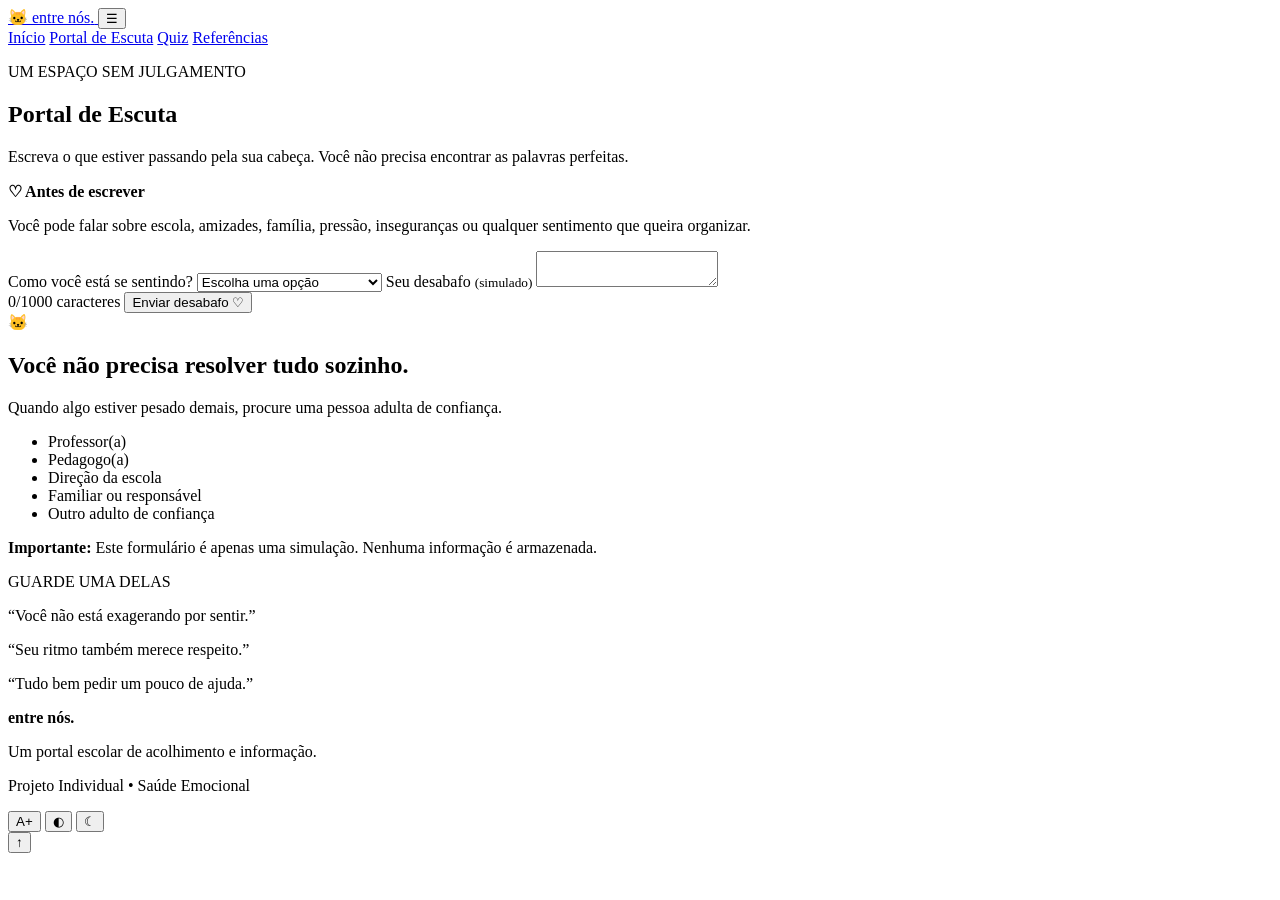
==== quiz.html @ 30873dd4 "quiz.html" ====
<!DOCTYPE html>
<html lang="pt-BR">

<head>
    <meta charset="UTF-8">
    <meta name="viewport" content="width=device-width, initial-scale=1.0">

    <title>Portal de Escuta | Entre Nós</title>

    <link rel="stylesheet" href="style.css">
</head>

<body>

<header>

    <a href="index.html" class="logo">
        🐱 entre nós<span>.</span>
    </a>

    <button class="menu-btn" onclick="toggleMenu()">☰</button>

    <nav id="menu">
        <a href="index.html">Início</a>
        <a href="escuta.html">Portal de Escuta</a>
        <a href="quiz.html">Quiz</a>
        <a href="referencias.html">Referências</a>
    </nav>

</header>


<main class="page">

    <section class="page-title">

        <p class="tag">UM ESPAÇO SEM JULGAMENTO</p>

        <h1>Portal de Escuta</h1>

        <p>
            Escreva o que estiver passando pela sua cabeça.
            Você não precisa encontrar as palavras perfeitas.
        </p>

    </section>


    <section class="listen">

        <div class="listen-box">

            <div class="notice">

                <strong>♡ Antes de escrever</strong>

                <p>
                    Você pode falar sobre escola, amizades,
                    família, pressão, inseguranças ou qualquer
                    sentimento que queira organizar.
                </p>

            </div>


            <form id="listenForm">

                <label for="feeling">
                    Como você está se sentindo?
                </label>

                <select id="feeling" required>

                    <option value="">
                        Escolha uma opção
                    </option>

                    <option>Ansioso(a)</option>
                    <option>Triste</option>
                    <option>Cansado(a)</option>
                    <option>Confuso(a)</option>
                    <option>Sobrecarregado(a)</option>
                    <option>Bem, mas queria conversar</option>
                    <option>Outro sentimento</option>

                </select>


                <label for="message">
                    Seu desabafo <small>(simulado)</small>
                </label>

                <textarea
                    id="message"
                    maxlength="1000"
                    placeholder="Pode escrever aqui..."
                    required>
                </textarea>

                <div class="counter">

                    <span>
                        <span id="counter">0</span>/1000 caracteres
                    </span>

                    <button class="button" type="submit">
                        Enviar desabafo ♡
                    </button>

                </div>

            </form>


            <div id="response" class="response"></div>

        </div>


        <aside class="support">

            <div class="big-cat">🐱</div>

            <h2>
                Você não precisa
                resolver tudo sozinho.
            </h2>

            <p>
                Quando algo estiver pesado demais,
                procure uma pessoa adulta de confiança.
            </p>

            <ul>

                <li>Professor(a)</li>
                <li>Pedagogo(a)</li>
                <li>Direção da escola</li>
                <li>Familiar ou responsável</li>
                <li>Outro adulto de confiança</li>

            </ul>

            <div class="important">

                <strong>Importante:</strong>

                Este formulário é apenas uma simulação.
                Nenhuma informação é armazenada.

            </div>

        </aside>

    </section>


    <section class="phrases">

        <p class="tag">GUARDE UMA DELAS</p>

        <div class="phrase-grid">

            <p>“Você não está exagerando por sentir.”</p>

            <p>“Seu ritmo também merece respeito.”</p>

            <p>“Tudo bem pedir um pouco de ajuda.”</p>

        </div>

    </section>

</main>


<footer>

    <div>
        <strong>entre nós.</strong>
        <p>Um portal escolar de acolhimento e informação.</p>
    </div>

    <p>Projeto Individual • Saúde Emocional</p>

</footer>


<div class="accessibility">

    <button onclick="increaseFont()">A+</button>
    <button onclick="toggleContrast()">◐</button>
    <button onclick="toggleDark()">☾</button>

</div>


<button id="topButton" onclick="topPage()">↑</button>


<script src="script.js"></script>

</body>
                                                    </html>
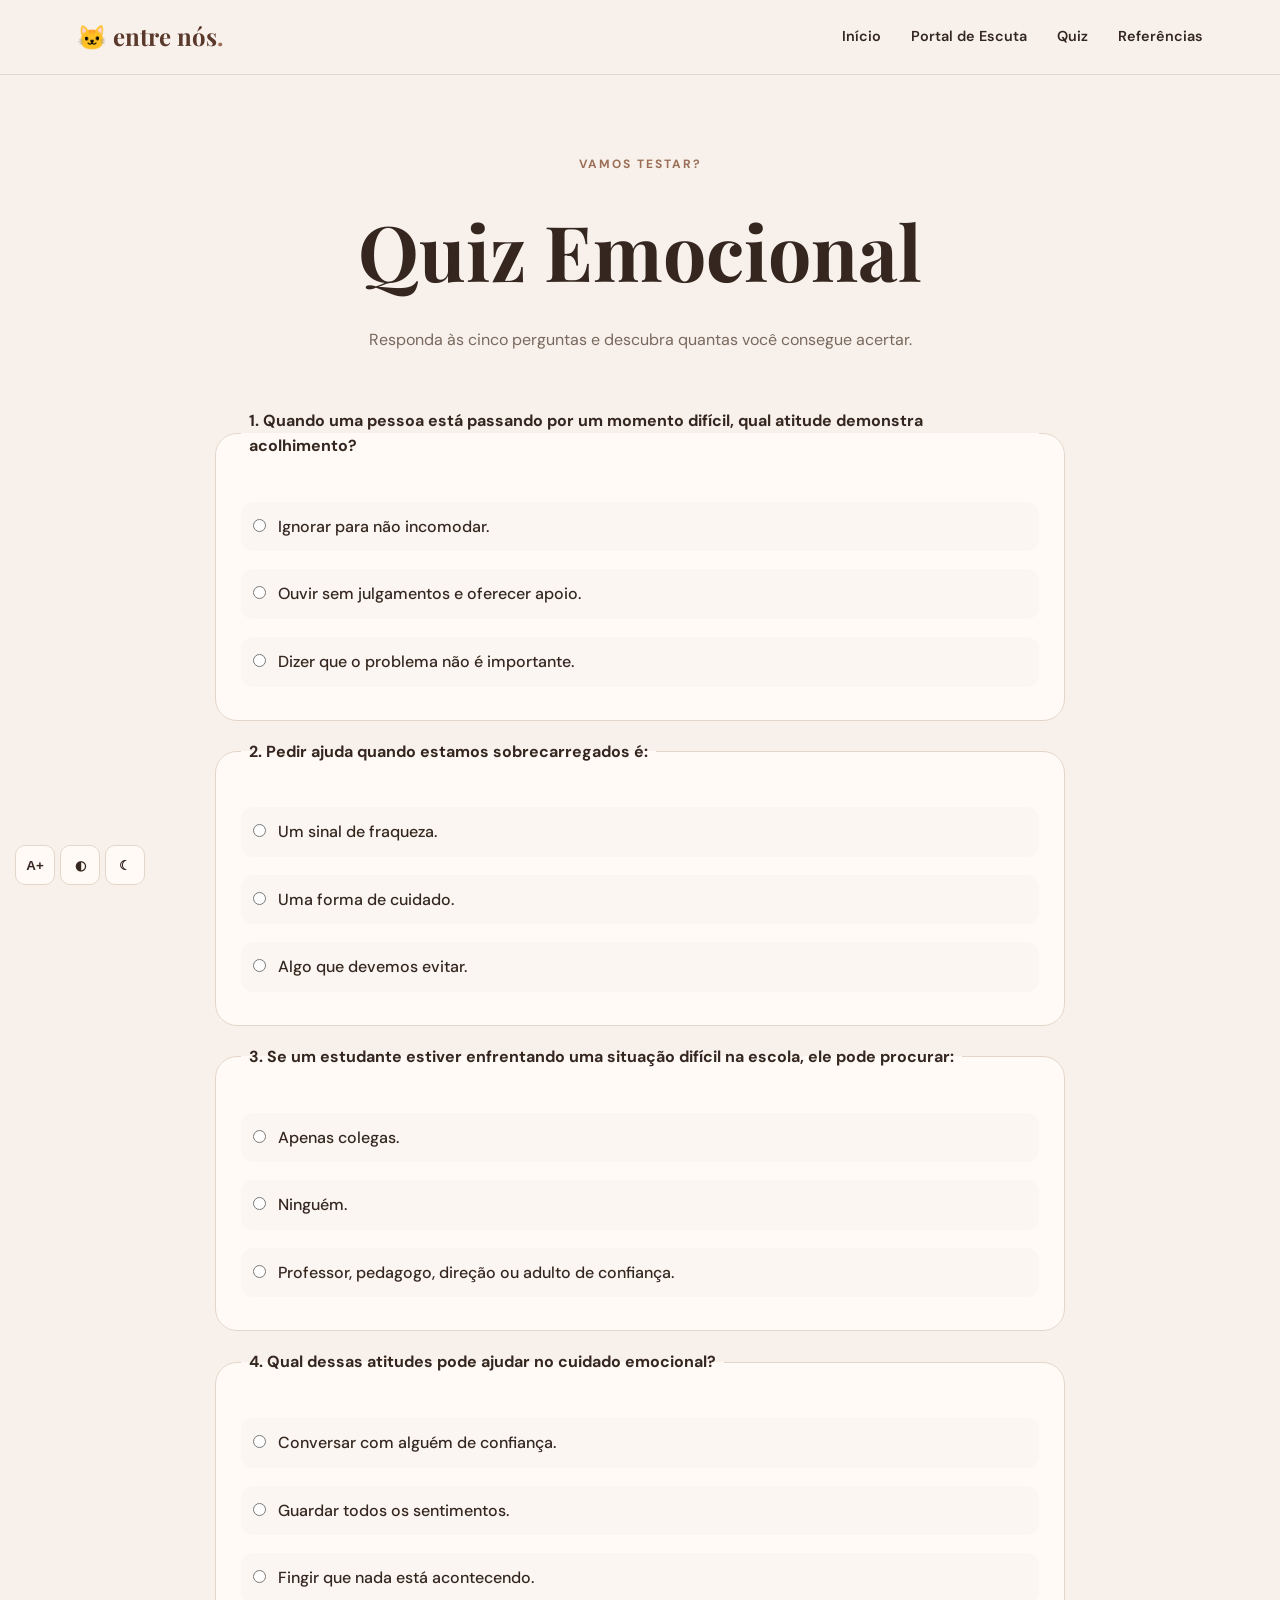
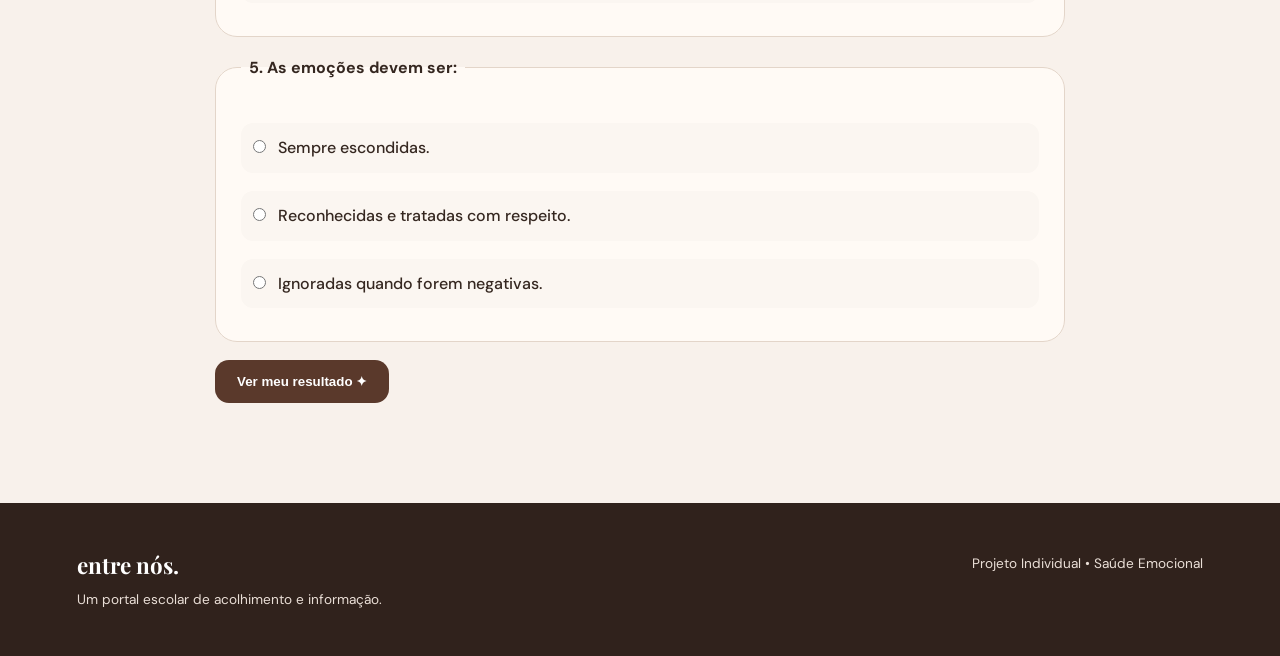
==== commit 2beca3f8: "quiz.html" ====
--- a/quiz.html
+++ b/quiz.html
@@ -2,12 +2,15 @@
 <html lang="pt-BR">
 
 <head>
+
     <meta charset="UTF-8">
+
     <meta name="viewport" content="width=device-width, initial-scale=1.0">
 
-    <title>Portal de Escuta | Entre Nós</title>
+    <title>Quiz | Entre Nós</title>
 
     <link rel="stylesheet" href="style.css">
+
 </head>
 
 <body>
@@ -21,10 +24,21 @@
     <button class="menu-btn" onclick="toggleMenu()">☰</button>
 
     <nav id="menu">
+
         <a href="index.html">Início</a>
-        <a href="escuta.html">Portal de Escuta</a>
-        <a href="quiz.html">Quiz</a>
-        <a href="referencias.html">Referências</a>
+
+        <a href="escuta.html">
+            Portal de Escuta
+        </a>
+
+        <a href="quiz.html">
+            Quiz
+        </a>
+
+        <a href="referencias.html">
+            Referências
+        </a>
+
     </nav>
 
 </header>
@@ -34,142 +48,150 @@
 
     <section class="page-title">
 
-        <p class="tag">UM ESPAÇO SEM JULGAMENTO</p>
-
-        <h1>Portal de Escuta</h1>
+        <p class="tag">VAMOS TESTAR?</p>
+
+        <h1>Quiz Emocional</h1>
 
         <p>
-            Escreva o que estiver passando pela sua cabeça.
-            Você não precisa encontrar as palavras perfeitas.
+            Responda às cinco perguntas e descubra
+            quantas você consegue acertar.
         </p>
 
     </section>
 
 
-    <section class="listen">
-
-        <div class="listen-box">
-
-            <div class="notice">
-
-                <strong>♡ Antes de escrever</strong>
-
-                <p>
-                    Você pode falar sobre escola, amizades,
-                    família, pressão, inseguranças ou qualquer
-                    sentimento que queira organizar.
-                </p>
-
-            </div>
-
-
-            <form id="listenForm">
-
-                <label for="feeling">
-                    Como você está se sentindo?
-                </label>
-
-                <select id="feeling" required>
-
-                    <option value="">
-                        Escolha uma opção
-                    </option>
-
-                    <option>Ansioso(a)</option>
-                    <option>Triste</option>
-                    <option>Cansado(a)</option>
-                    <option>Confuso(a)</option>
-                    <option>Sobrecarregado(a)</option>
-                    <option>Bem, mas queria conversar</option>
-                    <option>Outro sentimento</option>
-
-                </select>
-
-
-                <label for="message">
-                    Seu desabafo <small>(simulado)</small>
-                </label>
-
-                <textarea
-                    id="message"
-                    maxlength="1000"
-                    placeholder="Pode escrever aqui..."
-                    required>
-                </textarea>
-
-                <div class="counter">
-
-                    <span>
-                        <span id="counter">0</span>/1000 caracteres
-                    </span>
-
-                    <button class="button" type="submit">
-                        Enviar desabafo ♡
-                    </button>
-
-                </div>
-
-            </form>
-
-
-            <div id="response" class="response"></div>
-
-        </div>
-
-
-        <aside class="support">
-
-            <div class="big-cat">🐱</div>
-
-            <h2>
-                Você não precisa
-                resolver tudo sozinho.
-            </h2>
-
-            <p>
-                Quando algo estiver pesado demais,
-                procure uma pessoa adulta de confiança.
-            </p>
-
-            <ul>
-
-                <li>Professor(a)</li>
-                <li>Pedagogo(a)</li>
-                <li>Direção da escola</li>
-                <li>Familiar ou responsável</li>
-                <li>Outro adulto de confiança</li>
-
-            </ul>
-
-            <div class="important">
-
-                <strong>Importante:</strong>
-
-                Este formulário é apenas uma simulação.
-                Nenhuma informação é armazenada.
-
-            </div>
-
-        </aside>
-
-    </section>
-
-
-    <section class="phrases">
-
-        <p class="tag">GUARDE UMA DELAS</p>
-
-        <div class="phrase-grid">
-
-            <p>“Você não está exagerando por sentir.”</p>
-
-            <p>“Seu ritmo também merece respeito.”</p>
-
-            <p>“Tudo bem pedir um pouco de ajuda.”</p>
-
-        </div>
-
-    </section>
+    <form id="quizForm" class="quiz">
+
+        <fieldset>
+
+            <legend>
+                1. Quando uma pessoa está passando por um momento difícil,
+                qual atitude demonstra acolhimento?
+            </legend>
+
+            <label>
+                <input type="radio" name="q1" value="a">
+                Ignorar para não incomodar.
+            </label>
+
+            <label>
+                <input type="radio" name="q1" value="b">
+                Ouvir sem julgamentos e oferecer apoio.
+            </label>
+
+            <label>
+                <input type="radio" name="q1" value="c">
+                Dizer que o problema não é importante.
+            </label>
+
+        </fieldset>
+
+
+        <fieldset>
+
+            <legend>
+                2. Pedir ajuda quando estamos sobrecarregados é:
+            </legend>
+
+            <label>
+                <input type="radio" name="q2" value="a">
+                Um sinal de fraqueza.
+            </label>
+
+            <label>
+                <input type="radio" name="q2" value="b">
+                Uma forma de cuidado.
+            </label>
+
+            <label>
+                <input type="radio" name="q2" value="c">
+                Algo que devemos evitar.
+            </label>
+
+        </fieldset>
+
+
+        <fieldset>
+
+            <legend>
+                3. Se um estudante estiver enfrentando uma situação
+                difícil na escola, ele pode procurar:
+            </legend>
+
+            <label>
+                <input type="radio" name="q3" value="a">
+                Apenas colegas.
+            </label>
+
+            <label>
+                <input type="radio" name="q3" value="b">
+                Ninguém.
+            </label>
+
+            <label>
+                <input type="radio" name="q3" value="c">
+                Professor, pedagogo, direção ou adulto de confiança.
+            </label>
+
+        </fieldset>
+
+
+        <fieldset>
+
+            <legend>
+                4. Qual dessas atitudes pode ajudar no cuidado emocional?
+            </legend>
+
+            <label>
+                <input type="radio" name="q4" value="a">
+                Conversar com alguém de confiança.
+            </label>
+
+            <label>
+                <input type="radio" name="q4" value="b">
+                Guardar todos os sentimentos.
+            </label>
+
+            <label>
+                <input type="radio" name="q4" value="c">
+                Fingir que nada está acontecendo.
+            </label>
+
+        </fieldset>
+
+
+        <fieldset>
+
+            <legend>
+                5. As emoções devem ser:
+            </legend>
+
+            <label>
+                <input type="radio" name="q5" value="a">
+                Sempre escondidas.
+            </label>
+
+            <label>
+                <input type="radio" name="q5" value="b">
+                Reconhecidas e tratadas com respeito.
+            </label>
+
+            <label>
+                <input type="radio" name="q5" value="c">
+                Ignoradas quando forem negativas.
+            </label>
+
+        </fieldset>
+
+
+        <button type="submit" class="button">
+            Ver meu resultado ✦
+        </button>
+
+    </form>
+
+
+    <div id="quizResult" class="quiz-result"></div>
 
 </main>
 
@@ -177,11 +199,18 @@
 <footer>
 
     <div>
+
         <strong>entre nós.</strong>
-        <p>Um portal escolar de acolhimento e informação.</p>
+
+        <p>
+            Um portal escolar de acolhimento e informação.
+        </p>
+
     </div>
 
-    <p>Projeto Individual • Saúde Emocional</p>
+    <p>
+        Projeto Individual • Saúde Emocional
+    </p>
 
 </footer>
 
@@ -189,7 +218,9 @@
 <div class="accessibility">
 
     <button onclick="increaseFont()">A+</button>
+
     <button onclick="toggleContrast()">◐</button>
+
     <button onclick="toggleDark()">☾</button>
 
 </div>
@@ -201,4 +232,5 @@
 <script src="script.js"></script>
 
 </body>
-                                                    </html>
+
+    </html>
--- a/style.css
+++ b/style.css
@@ -0,0 +1,818 @@
+@import url('https://fonts.googleapis.com/css2?family=DM+Sans:wght@400;500;600;700&family=Playfair+Display:wght@500;600;700&display=swap');
+
+:root {
+    --bg: #f8f1eb;
+    --paper: #fffaf5;
+    --brown: #5a392b;
+    --brown2: #9b6f57;
+    --dark: #2d211b;
+    --text: #352720;
+    --muted: #79685e;
+    --line: #e3d5c9;
+    --beige: #ead8c6;
+    --light: #f1e3d6;
+}
+
+* {
+    margin: 0;
+    padding: 0;
+    box-sizing: border-box;
+}
+
+html {
+    scroll-behavior: smooth;
+}
+
+body {
+    background: var(--bg);
+    color: var(--text);
+    font-family: "DM Sans", sans-serif;
+    line-height: 1.6;
+}
+
+header {
+    height: 75px;
+    padding: 0 6%;
+    display: flex;
+    align-items: center;
+    justify-content: space-between;
+    background: rgba(248, 241, 235, 0.95);
+    border-bottom: 1px solid var(--line);
+    position: sticky;
+    top: 0;
+    z-index: 100;
+    backdrop-filter: blur(10px);
+}
+
+.logo {
+    color: var(--brown);
+    text-decoration: none;
+    font-family: "Playfair Display", serif;
+    font-size: 1.5rem;
+    font-weight: 700;
+}
+
+.logo span {
+    color: var(--brown2);
+}
+
+.logo:first-letter {
+    font-family: sans-serif;
+}
+
+nav {
+    display: flex;
+    gap: 30px;
+}
+
+nav a {
+    color: var(--text);
+    text-decoration: none;
+    font-size: .9rem;
+    font-weight: 600;
+}
+
+nav a:hover {
+    color: var(--brown2);
+}
+
+.menu-btn {
+    display: none;
+    background: none;
+    border: none;
+    font-size: 1.6rem;
+    cursor: pointer;
+}
+
+.hero {
+    min-height: 650px;
+    max-width: 1150px;
+    margin: auto;
+    padding: 80px 30px;
+    display: grid;
+    grid-template-columns: 1fr 1fr;
+    align-items: center;
+    gap: 50px;
+}
+
+.tag {
+    color: var(--brown2);
+    font-size: .75rem;
+    font-weight: 700;
+    letter-spacing: 2px;
+}
+
+.hero h1 {
+    font-family: "Playfair Display", serif;
+    font-size: clamp(3.2rem, 6vw, 5.5rem);
+    line-height: .98;
+    margin: 18px 0 25px;
+}
+
+.hero h1 em {
+    color: var(--brown2);
+}
+
+.hero-text > p:not(.tag) {
+    color: var(--muted);
+    max-width: 570px;
+}
+
+.buttons {
+    display: flex;
+    align-items: center;
+    gap: 25px;
+    margin-top: 30px;
+}
+
+.button {
+    background: var(--brown);
+    color: white;
+    text-decoration: none;
+    border: none;
+    border-radius: 14px;
+    padding: 14px 22px;
+    cursor: pointer;
+    font-weight: 700;
+    transition: .25s;
+}
+
+.button:hover {
+    transform: translateY(-3px);
+    background: #40271d;
+}
+
+.link {
+    color: var(--brown);
+    text-decoration: none;
+    font-weight: 700;
+}
+
+.pusheen {
+    height: 430px;
+    position: relative;
+    display: flex;
+    justify-content: center;
+    align-items: center;
+}
+
+.pusheen::before {
+    content: "";
+    width: 350px;
+    height: 350px;
+    background: var(--beige);
+    border-radius: 50%;
+    position: absolute;
+}
+
+.cat {
+    width: 230px;
+    height: 180px;
+    background: #bda38f;
+    border: 6px solid var(--brown);
+    border-radius: 48% 48% 45% 45%;
+    position: relative;
+    z-index: 2;
+    animation: float 3s ease-in-out infinite;
+}
+
+.ear {
+    position: absolute;
+    width: 65px;
+    height: 65px;
+    background: #bda38f;
+    border: 6px solid var(--brown);
+    top: -38px;
+    z-index: -1;
+}
+
+.ear.left {
+    left: 15px;
+    transform: rotate(-25deg);
+}
+
+.ear.right {
+    right: 15px;
+    transform: rotate(25deg);
+}
+
+.eye {
+    position: absolute;
+    width: 8px;
+    height: 8px;
+    background: var(--brown);
+    border-radius: 50%;
+    top: 70px;
+}
+
+.eye1 {
+    left: 72px;
+}
+
+.eye2 {
+    right: 72px;
+}
+
+.nose {
+    width: 12px;
+    height: 8px;
+    background: #7d4f3d;
+    border-radius: 50%;
+    position: absolute;
+    left: calc(50% - 6px);
+    top: 88px;
+}
+
+.mouth {
+    width: 25px;
+    height: 15px;
+    border-bottom: 4px solid var(--brown);
+    border-radius: 50%;
+    position: absolute;
+    left: calc(50% - 12px);
+    top: 90px;
+}
+
+.blush {
+    width: 25px;
+    height: 10px;
+    background: #9d7560;
+    border-radius: 50%;
+    position: absolute;
+    top: 95px;
+    opacity: .7;
+}
+
+.blush1 {
+    left: 35px;
+}
+
+.blush2 {
+    right: 35px;
+}
+
+.heart {
+    position: absolute;
+    top: 20px;
+    right: 70px;
+    font-size: 3rem;
+    color: var(--brown2);
+    z-index: 5;
+}
+
+.speech {
+    position: absolute;
+    bottom: 10px;
+    right: 10%;
+    background: var(--paper);
+    border: 1px solid var(--line);
+    padding: 16px 20px;
+    border-radius: 18px;
+    font-size: .8rem;
+    box-shadow: 0 10px 30px rgba(74, 48, 36, .1);
+    z-index: 5;
+}
+
+.about {
+    max-width: 1050px;
+    margin: auto;
+    padding: 80px 30px;
+    display: grid;
+    grid-template-columns: 1.2fr .8fr;
+    gap: 70px;
+}
+
+.about h2 {
+    font-family: "Playfair Display", serif;
+    font-size: 3rem;
+    margin: 15px 0;
+}
+
+.about p {
+    color: var(--muted);
+    margin: 12px 0;
+}
+
+.quote {
+    background: var(--brown);
+    color: white;
+    padding: 40px;
+    border-radius: 25px;
+}
+
+.quote span {
+    font-size: 4rem;
+}
+
+.quote h3 {
+    font-family: "Playfair Display", serif;
+    font-size: 1.7rem;
+}
+
+.quote small {
+    opacity: .7;
+}
+
+.cards {
+    max-width: 1100px;
+    margin: auto;
+    padding: 50px 30px 90px;
+    display: grid;
+    grid-template-columns: repeat(3, 1fr);
+    gap: 20px;
+}
+
+.card {
+    background: var(--paper);
+    border: 1px solid var(--line);
+    padding: 32px;
+    border-radius: 25px;
+    transition: .3s;
+}
+
+.card:hover {
+    transform: translateY(-7px);
+}
+
+.card.destaque {
+    background: var(--beige);
+}
+
+.icon {
+    width: 45px;
+    height: 45px;
+    display: grid;
+    place-items: center;
+    background: var(--light);
+    border-radius: 50%;
+    color: var(--brown);
+    font-size: 1.3rem;
+}
+
+.card h3 {
+    font-family: "Playfair Display", serif;
+    font-size: 1.4rem;
+    margin: 20px 0 10px;
+}
+
+.card p {
+    color: var(--muted);
+}
+
+.card a {
+    display: inline-block;
+    color: var(--brown);
+    text-decoration: none;
+    font-weight: 700;
+    margin-top: 20px;
+}
+
+.messages {
+    max-width: 1050px;
+    margin: 0 auto 90px;
+    padding: 35px;
+    border: 1px solid var(--line);
+    border-radius: 25px;
+    background: var(--paper);
+    display: flex;
+    align-items: center;
+    justify-content: space-between;
+    text-align: center;
+}
+
+.messages button {
+    width: 45px;
+    height: 45px;
+    border-radius: 50%;
+    border: 1px solid var(--line);
+    background: transparent;
+    font-size: 1.7rem;
+    cursor: pointer;
+    color: var(--brown);
+}
+
+.messages div {
+    max-width: 700px;
+}
+
+.messages h2 {
+    font-family: "Playfair Display", serif;
+    font-size: 2.2rem;
+}
+
+.messages p {
+    color: var(--muted);
+}
+
+footer {
+    background: #30221c;
+    color: #eadfd7;
+    padding: 45px 6%;
+    display: flex;
+    justify-content: space-between;
+    gap: 30px;
+}
+
+footer strong {
+    color: white;
+    font-family: "Playfair Display", serif;
+    font-size: 1.4rem;
+}
+
+footer p {
+    margin-top: 5px;
+    font-size: .85rem;
+}
+
+.page {
+    max-width: 1050px;
+    margin: auto;
+    padding: 80px 30px 100px;
+}
+
+.page-title {
+    text-align: center;
+    max-width: 750px;
+    margin: 0 auto 55px;
+}
+
+.page-title h1 {
+    font-family: "Playfair Display", serif;
+    font-size: clamp(3rem, 6vw, 5rem);
+    margin: 15px 0;
+}
+
+.page-title > p:last-child {
+    color: var(--muted);
+}
+
+.listen {
+    display: grid;
+    grid-template-columns: 1.3fr .7fr;
+    gap: 25px;
+}
+
+.listen-box,
+.support {
+    background: var(--paper);
+    border: 1px solid var(--line);
+    border-radius: 25px;
+    padding: 35px;
+}
+
+.notice {
+    background: var(--light);
+    padding: 20px;
+    border-radius: 18px;
+    margin-bottom: 25px;
+}
+
+.notice p {
+    color: var(--muted);
+    font-size: .9rem;
+    margin-top: 5px;
+}
+
+label {
+    display: block;
+    font-weight: 700;
+    margin: 18px 0 8px;
+}
+
+select,
+textarea {
+    width: 100%;
+    border: 1px solid var(--line);
+    background: #fffdf9;
+    border-radius: 14px;
+    padding: 14px;
+    font: inherit;
+    color: var(--text);
+}
+
+textarea {
+    min-height: 210px;
+    resize: vertical;
+}
+
+.counter {
+    margin-top: 12px;
+    display: flex;
+    align-items: center;
+    justify-content: space-between;
+    color: var(--muted);
+    font-size: .85rem;
+}
+
+.response {
+    display: none;
+    margin-top: 25px;
+    background: var(--light);
+    border-left: 5px solid var(--brown);
+    padding: 20px;
+    border-radius: 14px;
+}
+
+.response.show {
+    display: block;
+}
+
+.support {
+    background: var(--brown);
+    color: white;
+}
+
+.support h2 {
+    font-family: "Playfair Display", serif;
+    font-size: 2rem;
+    line-height: 1.1;
+    margin: 10px 0;
+}
+
+.support p,
+.support li {
+    color: #eadfd7;
+}
+
+.support ul {
+    padding-left: 20px;
+    margin-top: 15px;
+}
+
+.big-cat {
+    font-size: 3rem;
+}
+
+.important {
+    background: rgba(255,255,255,.1);
+    border-radius: 15px;
+    padding: 15px;
+    margin-top: 25px;
+    font-size: .82rem;
+}
+
+.phrases {
+    margin-top: 80px;
+}
+
+.phrase-grid {
+    display: grid;
+    grid-template-columns: repeat(3,1fr);
+    gap: 15px;
+    margin-top: 20px;
+}
+
+.phrase-grid p {
+    padding: 25px;
+    background: var(--light);
+    border-radius: 20px;
+    font-family: "Playfair Display", serif;
+    font-weight: 600;
+}
+
+.quiz {
+    max-width: 850px;
+    margin: auto;
+}
+
+fieldset {
+    border: 1px solid var(--line);
+    background: var(--paper);
+    border-radius: 22px;
+    padding: 25px;
+    margin-bottom: 18px;
+}
+
+legend {
+    font-weight: 700;
+    padding: 0 8px;
+}
+
+fieldset label {
+    background: #fbf6f1;
+    border-radius: 12px;
+    padding: 12px;
+    cursor: pointer;
+    font-weight: 500;
+}
+
+input[type="radio"] {
+    accent-color: var(--brown);
+    margin-right: 8px;
+}
+
+.quiz-result {
+    display: none;
+    max-width: 850px;
+    margin: 25px auto;
+    padding: 30px;
+    text-align: center;
+    background: var(--beige);
+    border-radius: 22px;
+}
+
+.quiz-result.show {
+    display: block;
+}
+
+.quiz-result strong {
+    display: block;
+    font-family: "Playfair Display", serif;
+    font-size: 3rem;
+}
+
+.references {
+    max-width: 850px;
+    margin: auto;
+}
+
+.references article {
+    display: grid;
+    grid-template-columns: 60px 1fr;
+    gap: 20px;
+    padding: 28px 0;
+    border-bottom: 1px solid var(--line);
+}
+
+.references article > span {
+    color: var(--brown2);
+    font-weight: 700;
+}
+
+.references h2 {
+    font-family: "Playfair Display", serif;
+}
+
+.references p {
+    color: var(--muted);
+    margin: 5px 0;
+}
+
+.references a {
+    color: var(--brown);
+    font-weight: 700;
+}
+
+.source-note {
+    margin-top: 30px;
+    background: var(--light);
+    padding: 20px;
+    border-radius: 18px;
+}
+
+.accessibility {
+    position: fixed;
+    bottom: 15px;
+    left: 15px;
+    display: flex;
+    gap: 5px;
+    z-index: 200;
+}
+
+.accessibility button {
+    width: 40px;
+    height: 40px;
+    border: 1px solid var(--line);
+    border-radius: 10px;
+    background: var(--paper);
+    color: var(--text);
+    cursor: pointer;
+    font-weight: bold;
+}
+
+#topButton {
+    display: none;
+    position: fixed;
+    right: 20px;
+    bottom: 20px;
+    width: 45px;
+    height: 45px;
+    border: none;
+    border-radius: 50%;
+    background: var(--brown);
+    color: white;
+    font-size: 1.2rem;
+    cursor: pointer;
+}
+
+.large-text {
+    font-size: 18px;
+}
+
+.dark {
+    --bg: #211914;
+    --paper: #30231c;
+    --text: #f7e9dd;
+    --muted: #c8b6a8;
+    --line: #543e31;
+    --beige: #4b3529;
+    --light: #493328;
+    --brown: #c69b80;
+}
+
+.dark header {
+    background: rgba(33,25,20,.95);
+}
+
+.dark select,
+.dark textarea,
+.dark fieldset label {
+    background: #392a22;
+    color: white;
+}
+
+.contrast {
+    --bg: white;
+    --paper: white;
+    --text: black;
+    --muted: #111;
+    --line: black;
+    --brown: #3a1d0d;
+}
+
+@keyframes float {
+
+    0%,100% {
+        transform: translateY(0);
+    }
+
+    50% {
+        transform: translateY(-12px);
+    }
+
+}
+
+@media(max-width: 800px) {
+
+    nav {
+        display: none;
+        position: absolute;
+        top: 75px;
+        left: 0;
+        right: 0;
+        background: var(--bg);
+        flex-direction: column;
+        padding: 20px;
+    }
+
+    nav.open {
+        display: flex;
+    }
+
+    .menu-btn {
+        display: block;
+        color: var(--brown);
+    }
+
+    .hero,
+    .about,
+    .listen {
+        grid-template-columns: 1fr;
+    }
+
+    .cards,
+    .phrase-grid {
+        grid-template-columns: 1fr;
+    }
+
+    .pusheen {
+        order: -1;
+    }
+
+    footer {
+        flex-direction: column;
+    }
+
+}
+
+@media(max-width: 500px) {
+
+    .hero h1 {
+        font-size: 3.2rem;
+    }
+
+    .hero {
+        padding-top: 45px;
+    }
+
+    .pusheen::before {
+        width: 290px;
+        height: 290px;
+    }
+
+    .cat {
+        width: 200px;
+    }
+
+    .buttons {
+        flex-direction: column;
+        align-items: flex-start;
+    }
+
+    .counter {
+        flex-direction: column;
+        align-items: flex-end;
+        gap: 10px;
+    }
+
+      }
